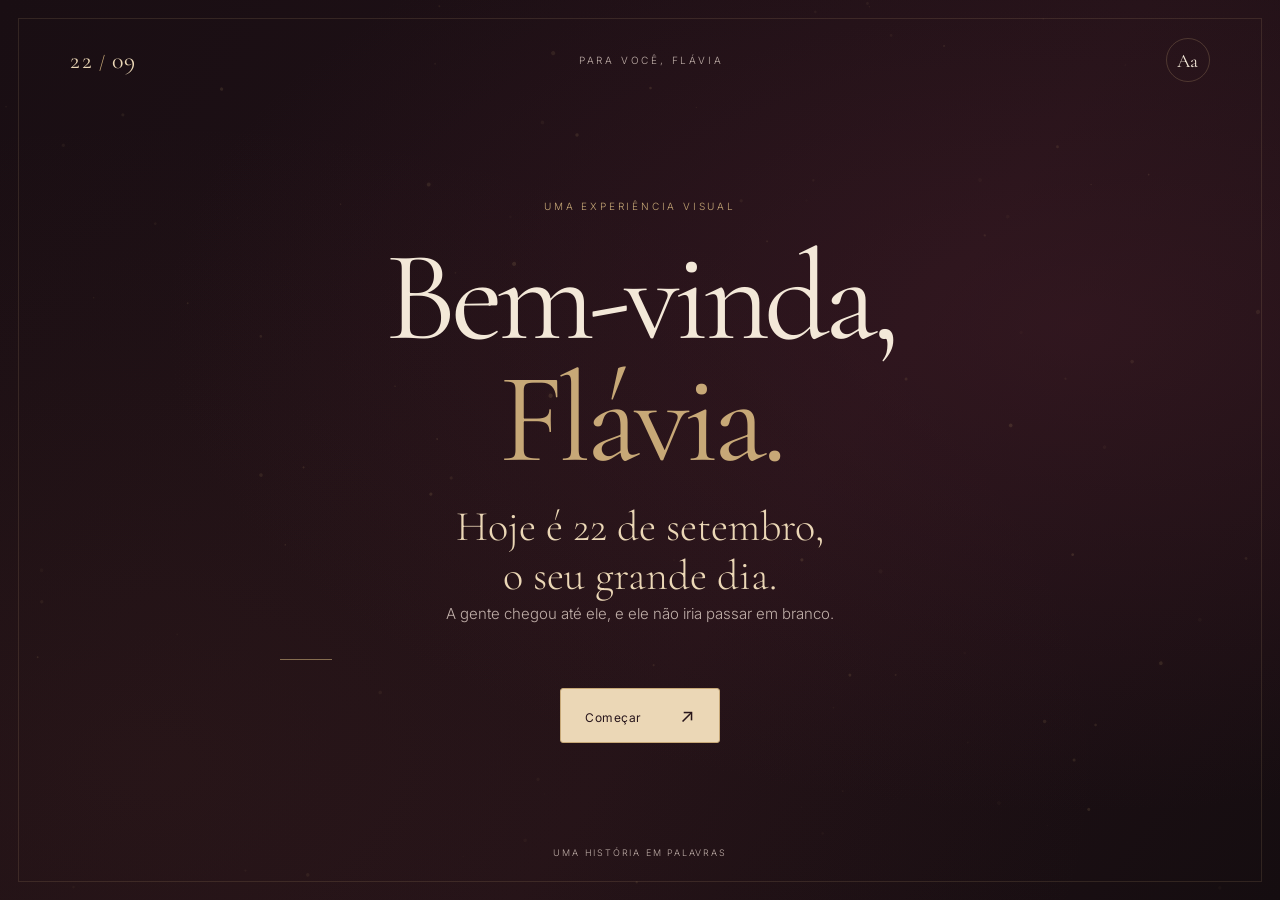
==== index.html @ 8b4209f8 "Criar experiência premium de aniversário" ====
<!DOCTYPE html>
<html lang="pt-BR">
<head>
<meta charset="utf-8" />
<meta name="viewport" content="width=device-width, initial-scale=1, viewport-fit=cover" />
<meta name="theme-color" content="#190e13" />
<meta name="robots" content="noindex, nofollow, noarchive" />
<meta name="description" content="22 de setembro." />
<title>22 de setembro</title>
<link rel="preconnect" href="https://fonts.googleapis.com" />
<link rel="preconnect" href="https://fonts.gstatic.com" crossorigin />
<link rel="stylesheet" href="https://fonts.googleapis.com/css2?family=Cormorant+Garamond:ital,wght@0,300;0,400;0,500;1,300&family=Inter:wght@300;400&display=swap" />
<link rel="stylesheet" href="styles.css" />
<link rel="stylesheet" href="premium.css" />
</head>
<body>

<canvas id="poeira" aria-hidden="true"></canvas>
<div class="veu" aria-hidden="true"></div>
<div class="brilho" id="brilho" aria-hidden="true"></div>

<div class="moldura" aria-hidden="true"></div>
<header class="cabecalho">
  <a class="marca" href="#" aria-label="22 de setembro">22<span> / </span>09</a>
  <span class="edicao">PARA VOCÊ, FLÁVIA</span>
  <button id="tamanho-texto" class="controle-texto" type="button" aria-label="Aumentar texto" aria-pressed="false">Aa</button>
</header>

<section id="capa" class="capa" aria-labelledby="titulo-capa">
  <div class="capa-conteudo">
    <p class="sobretitulo">UMA EXPERIÊNCIA VISUAL</p>
    <h1 id="titulo-capa">Bem-vinda,<br><span>Flávia.</span></h1>
    <p class="capa-subtitulo">Hoje é 22 de setembro,<br>o seu grande dia.</p>
    <p class="capa-convite">A gente chegou até ele, e ele não iria passar em branco.</p>
    <span class="regua" aria-hidden="true"></span>
    <button id="abrir-carta" class="abrir-carta" type="button">Começar <span aria-hidden="true">↗</span></button>
  </div>
  <div class="capa-arte" aria-hidden="true"><div class="arco"><img src="flor.svg" alt=""><span>para as suas<br><em>primaveras.</em></span></div></div>
  <div class="capa-rodape"><span>UMA HISTÓRIA EM PALAVRAS</span></div>
</section>

<section id="trilha-intro" class="trilha-intro" hidden aria-labelledby="titulo-trilha">
  <div class="trilha-cartao">
    <p class="sobretitulo">UMA EXPERIÊNCIA PARA SER SENTIDA</p>
    <span class="onda-dourada" aria-hidden="true">∿</span>
    <h2 id="titulo-trilha">Teremos<br><em>trilha sonora.</em></h2>
    <p>Aumente o som para que a experiência seja completa.</p>
    <button id="comecar-com-som" class="abrir-carta" type="button">Continuar <span aria-hidden="true">↗</span></button>
    <small>Aumente o som e entre devagar.</small>
  </div>
</section>

<section id="leitura" hidden>
  <div class="capitulo-barra"><span id="capitulo-titulo"></span><span id="capitulo-numero"></span></div>
  <main id="palco" class="palco" tabindex="-1" aria-label="Mensagem para Flávia"></main>
  <footer class="leitura-rodape">
    <div class="andamento"><span id="leitura-status" role="status">Uma palavra de cada vez.</span><progress id="progresso" max="100" value="0" aria-label="Progresso da mensagem"></progress></div>
    <button id="continuar" type="button" disabled>Leia com calma</button>
  </footer>
</section>

<aside id="player" class="player" aria-label="Trilha sonora" hidden>
  <div class="faixa"><span id="faixa-nome">Aliança · Tribalistas</span></div>
  <label class="volume">Volume <input id="volume" type="range" min="0" max="100" value="42" aria-label="Volume da música"></label>

<button id="som" class="som" type="button" aria-label="Som" hidden>
  <svg viewBox="0 0 24 24" aria-hidden="true">
    <path class="onda" d="M4 9v6h3.5L12 19V5L7.5 9H4z"/>
    <path class="arco a1" d="M15.5 9.2a4 4 0 0 1 0 5.6"/>
    <path class="arco a2" d="M18 6.8a7.4 7.4 0 0 1 0 10.4"/>
    <line class="risco" x1="5" y1="19" x2="19" y2="5"/>
  </svg>
</button>
</aside>

<div id="dica" class="dica" aria-hidden="true"><span></span></div>

<script src="premium.js"></script>
<script src="app.js"></script>
</body>
</html>
---- styles.css ----
:root{
  --ouro:#e0bd7d;
  --ouro-claro:#f7e9c6;
  --tinta:#f2ede4;
  --tinta-fraca:rgba(242,237,228,.58);
  --serif:'Cormorant Garamond',Georgia,'Times New Roman',serif;
  --sans:'Inter',system-ui,-apple-system,'Segoe UI',sans-serif;
}

*,*::before,*::after{box-sizing:border-box}

html,body{height:100%;margin:0}
html{-webkit-text-size-adjust:100%;text-size-adjust:100%}

body{
  background:#04030a;
  color:var(--tinta);
  font-family:var(--sans);
  font-weight:300;
  overflow:hidden;
  overscroll-behavior:none;
  -webkit-font-smoothing:antialiased;
  -moz-osx-font-smoothing:grayscale;
  -webkit-tap-highlight-color:transparent;
  touch-action:manipulation;
}

/* ---------- camadas de fundo ---------- */

#poeira{
  position:fixed;
  inset:0;
  width:100%;
  height:100%;
  z-index:0;
  pointer-events:none;
}

.veu{
  position:fixed;
  inset:0;
  z-index:1;
  pointer-events:none;
  background:
    radial-gradient(115% 80% at 50% 8%, rgba(224,189,125,.075), transparent 58%),
    radial-gradient(95% 70% at 50% 108%, rgba(96,66,150,.13), transparent 62%),
    linear-gradient(180deg,#0a0714 0%,#05040a 52%,#020105 100%);
}

.brilho{
  position:fixed;
  inset:0;
  z-index:3;
  pointer-events:none;
  background:#000;
  opacity:0;
  transition:opacity 1.4s ease;
}

.brilho.on{opacity:1}

/* ---------- palco ---------- */

.palco{
  position:relative;
  z-index:2;
  height:100vh;
  height:100dvh;
  display:flex;
  flex-direction:column;
  overflow-y:auto;
  overscroll-behavior:contain;
  padding:
    max(clamp(22px,6vw,56px), env(safe-area-inset-top))
    max(clamp(20px,6vw,64px), env(safe-area-inset-right))
    max(clamp(56px,13vw,84px), calc(env(safe-area-inset-bottom) + 46px))
    max(clamp(20px,6vw,64px), env(safe-area-inset-left));
  text-align:center;
  cursor:pointer;
  user-select:none;
  scrollbar-width:none;
}
.palco::-webkit-scrollbar{display:none}

.cena{
  display:flex;
  flex-direction:column;
  align-items:center;
  justify-content:center;
  gap:clamp(9px,2.6vw,18px);
  margin:auto;
  width:100%;
  transition:opacity .85s ease, transform .85s ease, filter .85s ease;
}

.cena.sai{
  opacity:0;
  transform:scale(1.035);
  filter:blur(16px);
  pointer-events:none;
}

/* ---------- linhas ---------- */

.linha{
  font-family:var(--serif);
  font-size:clamp(1.24rem,min(6.1vw,3.6vh),2rem);
  font-weight:300;
  line-height:1.32;
  letter-spacing:.005em;
  max-width:30ch;
  margin:0;
  color:var(--tinta);
  opacity:0;
  filter:blur(11px);
  transform:translateY(15px);
  transition:opacity 1.15s ease, filter 1.15s ease, transform 1.15s cubic-bezier(.22,.61,.36,1);
  will-change:opacity,filter,transform;
}

.linha.vis{opacity:1;filter:blur(0);transform:none}

.linha.nome{
  font-size:clamp(2rem,min(9.6vw,4.8vh),3.4rem);
  font-weight:400;
  color:var(--ouro-claro);
  letter-spacing:.005em;
  max-width:18ch;
}

.linha.suave{
  font-size:clamp(1.02rem,min(4.4vw,2.6vh),1.42rem);
  color:var(--tinta-fraca);
  max-width:34ch;
}

.linha.forte{
  font-weight:500;
  color:var(--ouro-claro);
}

.linha.apelido{
  font-size:clamp(1.7rem,min(7vw,4.2vh),2.6rem);
  font-style:italic;
  font-weight:400;
  color:var(--ouro-claro);
  max-width:none;
  text-shadow:0 0 34px rgba(224,189,125,.4);
}

.linha.emoji{
  font-family:var(--sans);
  font-size:clamp(1.9rem,min(7.6vw,4.4vh),2.7rem);
  line-height:1;
  max-width:none;
  filter:blur(11px) drop-shadow(0 0 20px rgba(224,189,125,.55));
}
.linha.emoji.vis{
  filter:blur(0) drop-shadow(0 0 20px rgba(224,189,125,.55));
}

.linha.aviso{
  font-size:clamp(1rem,min(4.2vw,2.4vh),1.18rem);
  color:var(--ouro);
  max-width:30ch;
  padding:clamp(11px,3vw,16px) clamp(14px,4.2vw,22px);
  line-height:1.28;
  border:1px solid rgba(224,189,125,.28);
  border-radius:2px;
}

.linha.pequena{
  font-family:var(--sans);
  font-size:clamp(.7rem,2.9vw,.82rem);
  letter-spacing:.26em;
  text-transform:uppercase;
  color:rgba(224,189,125,.75);
  max-width:none;
}

/* ---------- contador e botão ---------- */

.contador{
  font-family:var(--sans);
  font-size:clamp(.76rem,3.3vw,.86rem);
  letter-spacing:.24em;
  text-transform:uppercase;
  color:rgba(224,189,125,.82);
  opacity:0;
  transition:opacity 1s ease .35s;
}
.contador.vis{opacity:1}

.botao{
  margin-top:clamp(4px,1.6vw,12px);
  background:transparent;
  border:1px solid rgba(224,189,125,.42);
  color:var(--ouro-claro);
  font-family:var(--sans);
  font-size:.84rem;
  font-weight:400;
  letter-spacing:.3em;
  text-transform:uppercase;
  padding:15px 34px 14px 38px;
  border-radius:999px;
  cursor:pointer;
  opacity:0;
  transition:opacity 1s ease, background .5s ease, border-color .5s ease, transform .5s ease;
}
.botao.vis{opacity:1}
.botao:hover,.botao:focus-visible{background:rgba(224,189,125,.09);border-color:var(--ouro);outline:none}
.botao:active{transform:scale(.97)}

/* ---------- versos com acróstico ---------- */

.versos{
  display:flex;
  flex-direction:column;
  gap:clamp(12px,3.6vw,20px);
  width:100%;
  max-width:44ch;
}

.verso{
  display:flex;
  align-items:baseline;
  gap:.1em;
  margin:0;
  font-family:var(--serif);
  font-size:clamp(1.02rem,4.9vw,1.42rem);
  line-height:1.38;
  text-align:left;
  opacity:0;
  filter:blur(9px);
  transform:translateY(11px);
  transition:opacity 1.05s ease, filter 1.05s ease, transform 1.05s cubic-bezier(.22,.61,.36,1);
}
.verso.vis{opacity:1;filter:blur(0);transform:none}

.verso .letra{
  flex:0 0 1.15em;
  font-size:1.42em;
  font-weight:500;
  color:var(--ouro);
  line-height:1;
  transition:color .7s ease, text-shadow .7s ease;
}
.verso .letra.acesa{
  color:#fffdf6;
  text-shadow:0 0 26px rgba(224,189,125,.95);
}

/* ---------- assinatura escondida no texto ---------- */

.texto{
  display:flex;
  flex-wrap:wrap;
  justify-content:center;
  gap:.3em .46em;
  max-width:32ch;
  margin:0;
  font-family:var(--serif);
  font-size:clamp(.98rem,min(4.4vw,2.6vh),1.32rem);
  line-height:1.45;
}

.palavra{
  opacity:0;
  filter:blur(8px);
  transition:opacity .9s ease, filter .9s ease, color .9s ease, text-shadow .9s ease;
}
.palavra.vis{opacity:1;filter:blur(0)}
.palavra.acesa{
  color:var(--ouro-claro);
  text-shadow:0 0 22px rgba(224,189,125,.65);
}

.assinatura{
  font-family:var(--serif);
  font-size:clamp(1.02rem,min(4.8vw,2.9vh),1.6rem);
  font-weight:400;
  letter-spacing:.34em;
  padding-left:.34em;
  color:var(--ouro-claro);
  text-shadow:0 0 30px rgba(224,189,125,.5);
  opacity:0;
  transition:opacity 1.6s ease;
  max-width:100%;
}
.assinatura.vis{opacity:1}

/* ---------- destruição ---------- */

.midia{
  display:block;
  width:auto;
  max-width:min(100%,340px);
  max-height:52vh;
  border-radius:3px;
  background:#0b0910;
  opacity:0;
  transform:translateY(14px) scale(.985);
  filter:blur(12px);
  transition:opacity 1.5s ease, transform 1.5s ease, filter 1.5s ease;
  box-shadow:0 22px 55px rgba(0,0,0,.65), 0 0 0 1px rgba(224,189,125,.15);
}
.midia.vis{opacity:1;transform:none;filter:blur(0)}

.midia.retrato-fabio{
  width:180px;
  height:auto;
  max-width:100%;
  max-height:none;
  object-fit:contain;
}

/* recorte de jornal */
.recorte{
  width:min(100%,336px);
  padding:15px 16px 14px;
  background:#e9e3d4;
  color:#241f1a;
  text-align:left;
  border-radius:2px;
  box-shadow:0 22px 46px rgba(0,0,0,.66), 0 0 0 1px rgba(0,0,0,.25);
  opacity:0;
  transform:translateY(16px) scale(.98) rotate(-1.1deg);
  filter:blur(12px);
  transition:opacity 1.5s ease, transform 1.5s ease, filter 1.5s ease;
}
.recorte.vis{
  opacity:1;
  transform:rotate(-1.1deg);
  filter:blur(0);
}
.recorteCab{
  margin:0 0 7px;
  font-family:var(--sans);
  font-size:9px;
  font-weight:400;
  letter-spacing:.2em;
  text-transform:uppercase;
  color:#8a7a5f;
}
.recorteTitulo{
  margin:0;
  font-family:var(--serif);
  font-size:clamp(1.02rem,4.4vw,1.24rem);
  font-weight:500;
  line-height:1.26;
  color:#17120e;
}
.recorteRegua{
  height:1px;
  margin:9px 0;
  background:rgba(36,31,26,.24);
}
.recorteTexto{
  margin:0;
  font-family:var(--serif);
  font-size:clamp(.85rem,3.5vw,.99rem);
  line-height:1.4;
  color:#3a3229;
}

.zap{
  display:flex;
  flex-direction:column;
  align-items:center;
  gap:7px;
  padding:9px;
  max-width:min(100%,286px);
  background:#1f2c33;
  border-radius:9px 9px 9px 2px;
  box-shadow:0 16px 38px rgba(0,0,0,.6);
  opacity:0;
  transform:translateY(14px) scale(.985);
  filter:blur(12px);
  transition:opacity 1.5s ease, transform 1.5s ease, filter 1.5s ease;
}
.zap.vis{opacity:1;transform:none;filter:blur(0)}

.zapCapa{
  display:flex;
  flex-direction:column;
  align-items:center;
  justify-content:center;
  gap:9px;
  width:236px;
  height:236px;
  max-width:100%;
  border-radius:6px;
  background:#0b141a;
  transition:opacity .45s ease;
}
.zap.aberto .zapCapa{display:none}

.zapIcone{
  width:42px;
  height:42px;
  display:grid;
  place-items:center;
  border:1.6px solid #00a884;
  border-radius:50%;
  color:#00a884;
  font-family:var(--sans);
  font-size:19px;
  font-weight:500;
  line-height:1;
}
.zapTitulo{
  margin:0;
  font-family:var(--sans);
  font-size:13.5px;
  font-style:italic;
  font-weight:400;
  color:#8696a0;
  text-align:center;
  max-width:22ch;
}
.zapDica{
  margin:0;
  font-family:var(--sans);
  font-size:12px;
  letter-spacing:.04em;
  color:#00a884;
}

.zapVideo{
  display:none;
  max-height:44vh;
  border-radius:6px;
  opacity:0;
  transform:none;
  filter:none;
  transition:opacity .5s ease;
}
.zap.aberto .zapVideo{display:block;opacity:1}

.zapStatus{
  margin:0;
  font-family:var(--sans);
  font-size:11px;
  letter-spacing:.06em;
  color:#8696a0;
  opacity:0;
  transition:opacity .8s ease;
}
.zap.viu .zapStatus{opacity:1}

.queima .linha,
.queima .verso,
.queima .palavra,
.queima .assinatura,
.queima .contador,
.queima .midia,
.queima .recorte,
.queima .zap{
  opacity:0 !important;
  filter:blur(22px) !important;
  transform:translateY(-30px) scale(1.06) !important;
  transition:opacity 1.5s ease, filter 1.5s ease, transform 1.5s ease !important;
}

/* ---------- som ---------- */

.som{
  position:fixed;
  z-index:5;
  right:max(16px,env(safe-area-inset-right));
  bottom:max(16px,env(safe-area-inset-bottom));
  width:46px;
  height:46px;
  display:grid;
  place-items:center;
  background:transparent;
  border:1px solid rgba(224,189,125,.2);
  border-radius:50%;
  cursor:pointer;
  opacity:.4;
  transition:opacity .4s ease,border-color .4s ease;
}
.som:hover,.som:focus-visible{opacity:.9;border-color:rgba(224,189,125,.5);outline:none}
@media (hover:none){
  .som{opacity:.55}
}
.som svg{width:19px;height:19px;fill:var(--ouro);stroke:var(--ouro);stroke-width:1.6;stroke-linecap:round;fill-rule:evenodd}
.som .arco,.som .risco{fill:none}
.som .risco{opacity:0;transition:opacity .3s ease}
.som.mudo .risco{opacity:1}
.som.mudo .arco{opacity:.18}

/* ---------- dica de toque ---------- */

.dica{
  position:fixed;
  z-index:4;
  left:50%;
  transform:translateX(-50%);
  bottom:max(26px,calc(env(safe-area-inset-bottom) + 18px));
  opacity:0;
  transition:opacity .9s ease;
  pointer-events:none;
}
.dica.on{opacity:1}
.dica span{
  display:block;
  width:6px;
  height:6px;
  border-radius:50%;
  background:rgba(224,189,125,.85);
  animation:pulsa 2.4s ease-in-out infinite;
}
@keyframes pulsa{
  0%,100%{opacity:.18;transform:scale(.8)}
  50%{opacity:.9;transform:scale(1.15)}
}

/* ---------- acessibilidade ---------- */

/* Telas largas: a medida do texto abre, senão as frases quebram demais
   e cinco parágrafos viram uma coluna mais alta que a janela. */
@media (min-width:720px){
  .linha{max-width:42ch}
  .linha.suave{max-width:46ch}
  .linha.aviso{max-width:38ch}
  .linha.nome{max-width:22ch}
  .texto{max-width:44ch}
  .versos{max-width:56ch}
}

@media (prefers-reduced-motion:reduce){
  .linha,.verso,.palavra,.assinatura{
    transition-duration:.5s;
    filter:none !important;
    transform:none !important;
  }
  .dica span{animation:none;opacity:.6}
}

/* Telas baixas: iPhone deitado, ou janela pequena no desktop. */
/* Notebooks com janela curta: a mídia encolhe para o texto nunca ser cortado. */
@media (min-height:521px) and (max-height:820px){
  .midia{max-height:42vh}
  .zapVideo{max-height:36vh}
}

@media (max-height:520px){
  .palco{
    padding-top:max(16px,env(safe-area-inset-top));
    padding-bottom:max(30px,calc(env(safe-area-inset-bottom) + 22px));
  }
  .cena{gap:clamp(6px,1.6vh,12px)}
  .linha{font-size:clamp(1rem,3.4vh,1.5rem)}
  .linha.nome{font-size:clamp(1.4rem,6vh,2.3rem)}
  .linha.suave{font-size:clamp(.86rem,2.6vh,1.1rem)}
  .linha.aviso{font-size:clamp(.82rem,2.5vh,1.05rem);padding:8px 14px}
  .verso{font-size:clamp(.84rem,2.7vh,1.1rem);margin:0}
  .versos{gap:clamp(5px,1.5vh,10px)}
  .texto{font-size:clamp(.8rem,2.6vh,1.05rem);gap:.16em .34em}
  .assinatura{font-size:clamp(.86rem,2.9vh,1.15rem);letter-spacing:.22em;padding-left:.22em}
  .contador{font-size:.7rem}
  .botao{margin-top:4px;padding:10px 26px 9px 30px;font-size:.74rem}
  .midia{max-height:40vh}
  .recorte{padding:11px 13px 10px}
  .recorteCab{font-size:8px;letter-spacing:.16em}
  .zapVideo{max-height:34vh}
  .zapCapa{width:180px;height:180px}
}
---- premium.css ----
/* Carta cinematográfica. Camada visual sobre os componentes da narrativa. */
:root{--ouro:#c7a877;--ouro-claro:#ebd7b6;--tinta:#f3e8d8;--tinta-fraca:#c0afa9;--fundo:#190e13}
[hidden]{display:none!important}
body{background:var(--fundo)}
.veu{background:radial-gradient(ellipse at 84% 36%,#54233155,transparent 60%),radial-gradient(ellipse at 12% 85%,#81463118,transparent 60%),linear-gradient(125deg,#190e13,#211117 60%,#150d10)}
#poeira{opacity:.38;z-index:2}
.moldura{position:fixed;inset:18px;border:1px solid #c7a87726;z-index:2;pointer-events:none}
.cabecalho{position:fixed;top:max(38px,env(safe-area-inset-top));left:5.5%;right:5.5%;z-index:6;display:flex;align-items:center;justify-content:space-between;height:44px}
.marca{color:var(--ouro-claro);text-decoration:none;font:24px var(--serif);letter-spacing:.06em;pointer-events:none}
.marca span{color:var(--ouro);font-size:18px}
.edicao{font-size:10px;letter-spacing:.28em;color:var(--tinta-fraca)}
.controle-texto{border:1px solid #c7a87740;border-radius:50%;background:transparent;color:var(--tinta);width:44px;height:44px;font:19px var(--serif);cursor:pointer}
button:focus-visible,a:focus-visible,input:focus-visible{outline:2px solid var(--ouro-claro)!important;outline-offset:5px}
.capa{position:relative;z-index:3;min-height:100dvh;height:100dvh;overflow-y:auto;display:grid;grid-template-columns:1.2fr 1fr;align-items:center;gap:40px;padding:130px max(8vw,32px) 110px}
.capa-conteudo{width:100%;max-width:650px;margin:0 auto}
.sobretitulo{color:var(--ouro);font-size:10px;letter-spacing:.28em;line-height:1.8;margin:0 0 22px}
.capa h1{font:400 clamp(80px,10vw,148px)/.95 var(--serif);letter-spacing:-.045em;margin:0 0 22px}.capa h1 span{color:var(--ouro)}
.capa-subtitulo{font:300 clamp(27px,3.1vw,43px)/1.16 var(--serif);margin:0;color:var(--ouro-claro)}
.regua{display:block;width:52px;height:1px;background:var(--ouro);opacity:.6;margin:28px 0}
.capa-convite{font:300 14px/1.9 var(--sans);color:var(--tinta-fraca);margin:0 0 30px}
.abrir-carta,#continuar{border:1px solid var(--ouro);background:var(--ouro-claro);color:#27151b;border-radius:3px;min-height:52px;padding:15px 24px;font:400 12px var(--sans);letter-spacing:.045em;cursor:pointer;transition:background .2s,transform .2s}
.abrir-carta span{margin-left:35px;font-size:19px}.abrir-carta:hover,#continuar:not(:disabled):hover{background:#f7e9d3;transform:translateY(-2px)}
.capa-nota{font-size:11px;line-height:1.7;color:var(--tinta-fraca);margin:18px 0 0;max-width:34ch}
.capa-arte{display:flex;justify-content:center}.arco{width:min(100%,350px);aspect-ratio: .69;border:1px solid #c7a87740;border-radius:180px 180px 4px 4px;display:flex;flex-direction:column;align-items:center;justify-content:center;position:relative;background:radial-gradient(ellipse at center,#c7a87709,transparent 70%)}
.arco:before{content:'';position:absolute;inset:12px;border:1px solid #c7a8771f;border-radius:inherit}.arco img{width:67%;height:auto;opacity:.85}.arco span{text-align:center;font:24px/1.2 var(--serif);color:var(--ouro-claro);margin:0 0 36px}.arco em{font-size:32px}
.capa-rodape{position:absolute;bottom:43px;left:8%;right:8%;display:flex;justify-content:space-between;gap:16px;color:var(--tinta-fraca);font-size:9px;letter-spacing:.2em}
.capitulo-barra{position:fixed;z-index:3;top:110px;left:50%;transform:translateX(-50%);width:min(680px,80%);display:flex;justify-content:space-between;color:var(--ouro);font-size:10px;letter-spacing:.18em;text-transform:uppercase;border-bottom:1px solid #c7a8772b;padding-bottom:16px}
.palco{height:100dvh;padding:160px max(24px,6vw) 178px;cursor:default;user-select:text;scroll-padding:160px 0 178px}
.cena{max-width:760px;gap:22px}.linha{font-size:clamp(23px,2.1vw,30px);line-height:1.5;font-weight:400;max-width:42ch;filter:none;transform:translateY(8px);transition:opacity .7s,transform .7s}
.linha.nome{font-size:clamp(42px,5vw,68px);line-height:1.12;letter-spacing:-.025em}.linha.suave{font-size:clamp(19px,1.7vw,24px);line-height:1.55}.linha.forte{font-weight:500}
.linha.aviso{font-size:20px;line-height:1.5;border-color:#c7a87738;background:#c7a87708;padding:16px 24px;max-width:42ch}.linha.pequena,.contador{font-size:11px;line-height:1.7;letter-spacing:.16em}
.cena.sai{transform:translateY(-10px);filter:none}.cena .botao{display:none}
.leitura-rodape{position:fixed;z-index:5;bottom:92px;left:50%;transform:translateX(-50%);display:flex;align-items:center;justify-content:space-between;gap:24px;width:min(680px,80%);background:linear-gradient(0deg,#190e1af2,#190e1aee);padding:14px 0}
.andamento{flex:1;max-width:290px;font-size:11px;color:var(--tinta-fraca)}
progress{appearance:none;display:block;width:100%;height:2px;border:none;background:#c7a87726;margin-top:12px}progress::-webkit-progress-bar{background:#c7a87726}progress::-webkit-progress-value{background:var(--ouro)}progress::-moz-progress-bar{background:var(--ouro)}
#continuar{min-width:155px;min-height:46px;padding:12px 18px}#continuar:disabled{background:transparent;border-color:#c7a87735;color:var(--tinta-fraca);cursor:default}
.player{display:none!important}
.faixa{display:flex;flex-direction:column;gap:5px}.faixa-legenda{font-size:8px;letter-spacing:.2em;color:var(--ouro)}#faixa-nome{font-size:11px;color:var(--tinta-fraca)}
.volume{margin-left:auto;display:flex;align-items:center;gap:12px;font-size:10px;color:var(--tinta-fraca)}.volume input{width:85px;accent-color:var(--ouro);min-height:44px;cursor:pointer}
.som{position:static;opacity:1;flex-shrink:0;width:44px;height:44px;background:#c7a87708;border-color:#c7a87740}.dica{display:none}
.midia{border-radius:2px;padding:7px;background:#e8d9c7;box-shadow:0 14px 44px #0005;max-height:40vh;object-fit:contain}.midia.retrato-fabio{width:176px;max-height:none;transform:rotate(-2deg)}.midia.retrato-fabio.vis{transform:rotate(-2deg)}
.recorte{width:min(100%,390px);padding:24px;box-shadow:0 18px 40px #0005}.recorteTexto{font-size:16px;line-height:1.5}.recorteTitulo{font-size:25px}.recorteCab{font-size:10px;color:#65553e}
.zap{background:#301d24;border:1px solid #c7a87740;border-radius:5px;padding:12px}.zapCapa{background:#211318;border:0;cursor:pointer;color:var(--ouro-claro);font:20px var(--serif)}.zapIcone{color:var(--ouro);border-color:var(--ouro)}.zapTitulo,.zapStatus{color:var(--tinta-fraca)}.zapDica{color:var(--ouro-claro)}.zapVideo{padding:0;background:#211318}
.texto-grande .linha{font-size:clamp(27px,2.5vw,36px)}.texto-grande .linha.nome{font-size:clamp(46px,5vw,72px)}.texto-grande .linha.suave{font-size:25px}.texto-grande .linha.aviso{font-size:24px}
.flor-final{width:100px;height:130px;margin:0 auto 12px;animation:florescer 2s ease both}@keyframes florescer{from{opacity:0;transform:translateY(12px) scale(.95)}to{opacity:1;transform:none}}
.teste-aviso{position:fixed;z-index:9;top:6px;left:50%;transform:translateX(-50%);font:9px var(--sans);color:var(--ouro);pointer-events:none}
body:has(#capa:not([hidden])){overflow-y:auto}
.capa{height:auto;min-height:100dvh;overflow:visible;padding-bottom:38px;row-gap:48px}
.capa-rodape{position:static;grid-column:1/-1;width:100%;align-self:end}
.capa{display:flex;flex-direction:column;justify-content:center;align-items:center;text-align:center;gap:0;padding:130px 8% 90px}.capa-conteudo{max-width:720px}.capa-arte{display:none}.capa h1{font-size:clamp(76px,10vw,142px)}.capa-subtitulo{font-size:clamp(27px,3.3vw,46px)}.capa-convite{font-size:15px;margin-top:0}.capa-rodape{position:absolute;left:8%;right:8%;bottom:42px;width:auto;justify-content:center}
.trilha-intro{position:relative;z-index:4;min-height:100dvh;height:100dvh;display:grid;place-items:center;padding:110px 8% 60px;background:radial-gradient(ellipse at 50% 42%,#c7a87712,transparent 44%),linear-gradient(135deg,#190e13,#25131a)}
.trilha-cartao{width:min(100%,620px);min-height:430px;border:1px solid #c7a87745;display:flex;flex-direction:column;align-items:center;justify-content:center;text-align:center;padding:54px 36px;position:relative;background:#190e1375;box-shadow:0 30px 90px #0005}
.trilha-cartao:before,.trilha-cartao:after{content:'';position:absolute;width:28px;height:28px;border-color:#c7a8778c}.trilha-cartao:before{top:18px;left:18px;border-top:1px solid;border-left:1px solid}.trilha-cartao:after{bottom:18px;right:18px;border-bottom:1px solid;border-right:1px solid}
.onda-dourada{font:54px/1 var(--serif);color:var(--ouro);opacity:.7;margin:14px 0 10px;transform:rotate(-8deg)}
.trilha-cartao .abrir-carta{position:relative;min-width:210px;background:linear-gradient(135deg,#d9bd8f,#b8925e);border:1px solid #f0d9ad;color:#241318;box-shadow:0 12px 30px #0005,0 0 0 5px #c7a87712;letter-spacing:.08em;overflow:hidden}
.trilha-cartao .abrir-carta:before{content:'';position:absolute;inset:0;background:linear-gradient(105deg,transparent 25%,#fff8 48%,transparent 70%);transform:translateX(-120%);transition:transform .7s ease}
.trilha-cartao .abrir-carta:hover:before,.trilha-cartao .abrir-carta:focus-visible:before{transform:translateX(120%)}
.trilha-cartao .abrir-carta span{display:inline-block;transition:transform .25s ease}.trilha-cartao .abrir-carta:hover span,.trilha-cartao .abrir-carta:focus-visible span{transform:translateX(4px) translateY(-2px)}
.trilha-cartao h2{font:400 clamp(46px,7vw,80px)/.95 var(--serif);letter-spacing:-.035em;color:var(--tinta);margin:0 0 22px}.trilha-cartao h2 em{color:var(--ouro-claro);font-size:.82em}.trilha-cartao p:not(.sobretitulo){font:300 clamp(17px,2vw,22px)/1.45 var(--serif);color:var(--tinta-fraca);max-width:28ch;margin:0 0 30px}.trilha-cartao small{color:var(--tinta-fraca);font:10px var(--sans);margin-top:18px;opacity:.65}
.palco{position:fixed;inset:144px 0 180px;height:auto;margin:0;padding:20px max(24px,6vw) 32px;scroll-padding:20px;scrollbar-width:thin;scrollbar-color:#c7a87755 transparent}
.palco::-webkit-scrollbar{display:block;width:3px}.palco::-webkit-scrollbar-thumb{background:#c7a87755}
.cena{flex-shrink:0}.palco:focus{outline:none}
.palavra-leitura{animation:none}
.linha{text-wrap:balance}
.letra-assinatura{display:inline-block;color:var(--ouro);font-weight:500;transition:color .6s ease,text-shadow .6s ease,transform .6s ease}.letra-assinatura.acesa{color:#fffdf6;text-shadow:0 0 22px rgba(224,189,125,.95);transform:translateY(-1px)}
.palavra.acesa{color:inherit;text-shadow:none}
.assinatura-anuncio{margin-top:18px!important;font-size:clamp(17px,1.8vw,23px)!important;letter-spacing:.03em}
.leitura-rodape{background:transparent}
@media(max-width:700px){
 .moldura{inset:10px}.cabecalho{top:max(23px,env(safe-area-inset-top));left:7%;right:7%}.edicao{font-size:8px;letter-spacing:.16em}.marca{font-size:22px}
 .capa{display:flex;flex-direction:column;justify-content:center;gap:0;padding:100px 9% 75px;min-height:760px;height:100dvh;overflow:visible}.capa-conteudo{text-align:center;z-index:1}.sobretitulo{font-size:9px;letter-spacing:.18em}.capa h1{font-size:96px;margin-bottom:18px}.capa-subtitulo{font-size:31px}.regua{margin:24px auto}.capa-convite{font-size:13px;margin-bottom:24px}.capa-arte{display:none}.capa:before{content:'';position:absolute;right:0;top:95px;width:110px;height:160px;background:url('flor.svg') center/contain no-repeat;opacity:.2;pointer-events:none}.capa-rodape{font-size:8px;bottom:32px;left:9%;right:9%}.capa-rodape span:last-child{display:none}
 .trilha-intro{padding:90px 7% 50px}.trilha-cartao{min-height:470px;padding:42px 22px}.trilha-cartao h2{font-size:56px}.trilha-cartao p:not(.sobretitulo){font-size:20px}.trilha-cartao .abrir-carta{width:100%;max-width:280px}
 .capa{height:auto;min-height:100dvh;gap:38px}.capa-rodape{position:static;justify-content:center;margin-top:6px}.capitulo-barra{top:88px;width:84%;font-size:9px;padding-bottom:12px}.palco{padding:133px 8% 188px}.cena{gap:19px}.linha{font-size:24px;line-height:1.45}.linha.nome{font-size:43px}.linha.suave{font-size:20px}.linha.aviso{font-size:18px;padding:14px 17px}.leitura-rodape{width:84%;gap:14px;bottom:91px}.andamento{font-size:10px}#continuar{min-width:126px;font-size:11px}.player{left:8%;right:8%;gap:12px}.volume{gap:0;font-size:0}.volume input{width:65px}#faixa-nome{font-size:10px;max-width:175px}.faixa-legenda{font-size:7px}.midia{max-height:35vh}.recorte{padding:19px}
}
@media(max-height:600px) and (min-width:701px){.capa{padding:105px 8% 75px;align-items:start}.capa h1{font-size:76px}.capa-subtitulo{font-size:27px}.arco{width:210px}.capa-rodape{display:none}.regua{margin:16px 0}.capa-convite{margin-bottom:18px}}
@media(prefers-reduced-motion:reduce){*,*::before,*::after{animation:none!important;transition:none!important;scroll-behavior:auto!important}#poeira{display:none}.linha,.midia,.recorte,.verso,.palavra{filter:none!important;transform:none!important}}
@media(max-width:700px){.palco{inset:116px 0 178px;height:auto;padding:20px 8% 32px;scroll-padding:20px}}
@media(max-height:500px){.cabecalho{top:16px}.capitulo-barra{top:67px}.palco{inset:94px 0 142px}.leitura-rodape{bottom:66px}.player{bottom:12px;padding-top:6px}.cena{gap:14px}}
@media(max-width:700px) and (min-height:501px){.leitura-rodape{bottom:calc(91px + env(safe-area-inset-bottom))}.palco{bottom:calc(178px + env(safe-area-inset-bottom))}}
.midia{user-select:none;-webkit-user-drag:none}
.foto-unica{position:relative;width:190px;min-height:190px;display:grid;place-items:center;background:#211318;border:1px solid #c7a8774d;box-shadow:0 20px 50px #0006;overflow:hidden}.foto-unica .retrato-fabio{display:none;width:176px;max-height:none}.foto-unica.aberto{background:#e8d9c7;padding:7px}.foto-unica.aberto .retrato-fabio{display:block}.foto-capa{position:absolute;inset:0;z-index:1;border:0;background:radial-gradient(circle at center,#c7a87718,transparent 65%);color:var(--ouro-claro);display:flex;flex-direction:column;align-items:center;justify-content:center;gap:14px;font:16px var(--serif);cursor:pointer}.foto-capa:hover{background:radial-gradient(circle at center,#c7a87730,transparent 68%)}.foto-icone{font-size:28px;color:var(--ouro)}.foto-unica.aberto .foto-capa{display:none}
.foto-unica .retrato-pirenopolis{display:none;width:280px;max-width:100%;max-height:42vh;object-fit:contain}.foto-unica.aberto .retrato-pirenopolis{display:block}
.modo-privado #capa,.modo-privado #leitura,.modo-privado #player{opacity:0!important;filter:blur(28px)!important;pointer-events:none!important}
@media print{html,body{background:#190e13!important}body>*{display:none!important}body:after{content:'Esta mensagem foi feita para ser lida na tela.';display:block;color:#f3e8d8;font:18px Georgia,serif;text-align:center;padding:30vh 10%}}
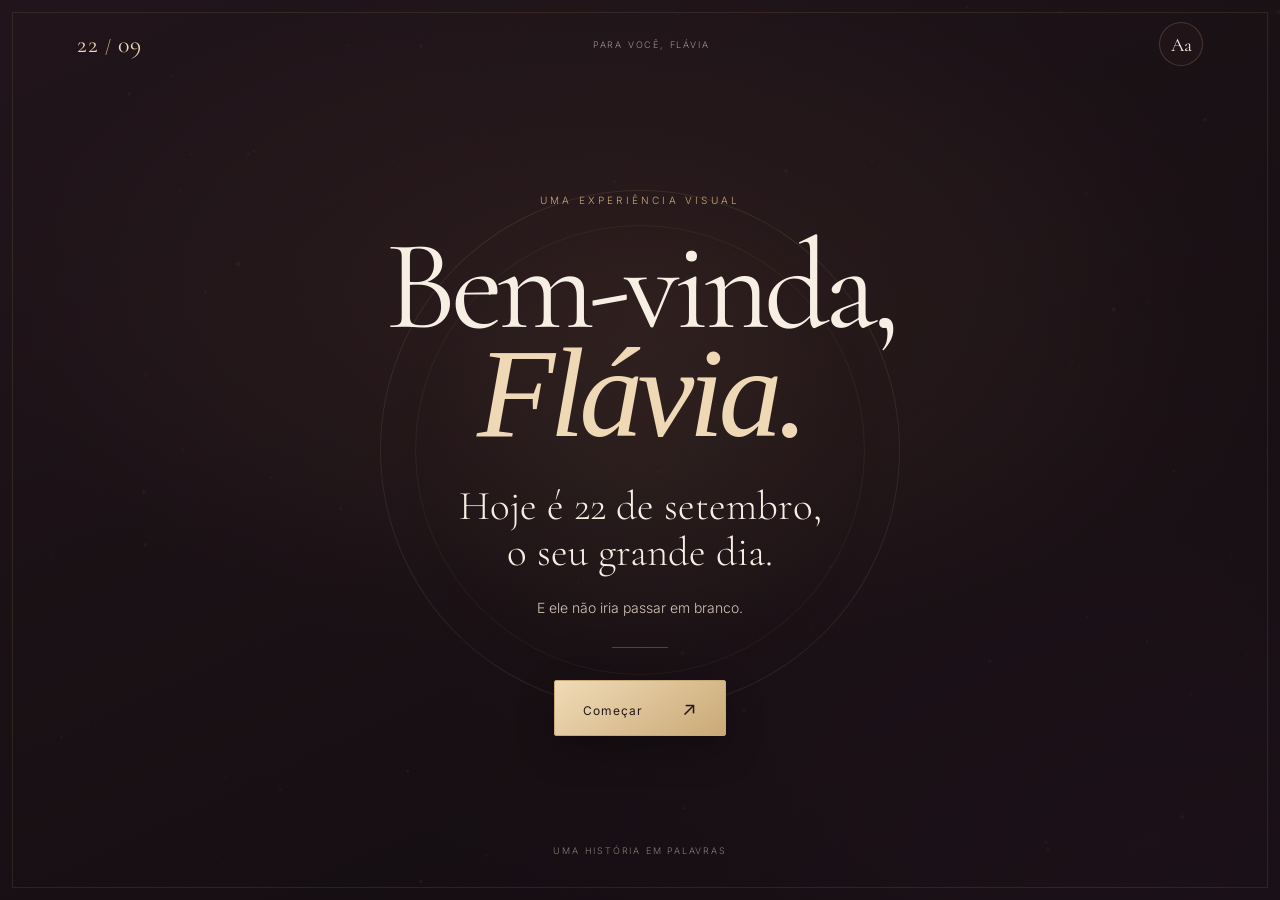
==== commit 3a930177: "Refinar experiência editorial e localidade no painel" ====
--- a/index.html
+++ b/index.html
@@ -31,7 +31,7 @@
     <p class="sobretitulo">UMA EXPERIÊNCIA VISUAL</p>
     <h1 id="titulo-capa">Bem-vinda,<br><span>Flávia.</span></h1>
     <p class="capa-subtitulo">Hoje é 22 de setembro,<br>o seu grande dia.</p>
-    <p class="capa-convite">A gente chegou até ele, e ele não iria passar em branco.</p>
+    <p class="capa-convite">E ele não iria passar em branco.</p>
     <span class="regua" aria-hidden="true"></span>
     <button id="abrir-carta" class="abrir-carta" type="button">Começar <span aria-hidden="true">↗</span></button>
   </div>
--- a/premium.css
+++ b/premium.css
@@ -82,3 +82,79 @@
 .foto-unica .retrato-pirenopolis{display:none;width:280px;max-width:100%;max-height:42vh;object-fit:contain}.foto-unica.aberto .retrato-pirenopolis{display:block}
 .modo-privado #capa,.modo-privado #leitura,.modo-privado #player{opacity:0!important;filter:blur(28px)!important;pointer-events:none!important}
 @media print{html,body{background:#190e13!important}body>*{display:none!important}body:after{content:'Esta mensagem foi feita para ser lida na tela.';display:block;color:#f3e8d8;font:18px Georgia,serif;text-align:center;padding:30vh 10%}}
+
+/* Edição editorial: o texto conduz a cena; os detalhes marcam a passagem. */
+:root{--fundo:#170f13;--tinta:#f7efe4;--tinta-fraca:#d5c5b8;--ouro:#c9a978;--ouro-claro:#efd8b5}
+.veu{background:radial-gradient(ellipse 72% 55% at 50% 35%,#49302962,transparent 72%),radial-gradient(ellipse 75% 80% at 90% 95%,#321b2755,transparent 76%),linear-gradient(155deg,#21151b 0%,#170f13 62%,#100b10 100%)}
+#poeira{opacity:.16}
+.moldura{inset:12px;border-color:#d0ae7b20}
+.cabecalho{top:max(22px,env(safe-area-inset-top));left:max(26px,6vw);right:max(26px,6vw)}
+.edicao{font-size:9px;letter-spacing:.2em;color:#d5c5b8b5}
+.controle-texto{border-color:#d0ae7b39;background:#24171bba}
+.capa{min-height:100dvh;height:auto;padding:clamp(108px,14vh,160px) 8% clamp(80px,11vh,112px);isolation:isolate}
+.capa::before{content:'';position:absolute;z-index:-1;top:50%;left:50%;width:min(72vw,520px);aspect-ratio:1;transform:translate(-50%,-50%);border:1px solid #c9a97820;border-radius:50%;background:radial-gradient(circle,#c9a9780d,transparent 68%);pointer-events:none}
+.capa::after{content:'';position:absolute;z-index:-1;top:50%;left:50%;width:min(63vw,450px);aspect-ratio:1;transform:translate(-50%,-50%);border:1px solid #c9a97813;border-radius:50%;pointer-events:none}
+.capa-conteudo{max-width:620px}
+.capa .sobretitulo{font-size:10px;letter-spacing:.32em;margin-bottom:24px}
+.capa h1{font-size:clamp(76px,10vw,132px);line-height:.84;letter-spacing:-.045em;margin-bottom:33px;text-wrap:balance}
+.capa h1 span{color:var(--ouro-claro);font-style:italic;font-weight:300}
+.capa-subtitulo{font-size:clamp(29px,3.2vw,42px);line-height:1.14;color:var(--tinta)}
+.regua{margin:28px auto 32px;background:#c9a9788c;width:56px}
+.capa-convite{max-width:36ch;margin:20px auto 0;font-size:14px;line-height:1.65;color:var(--tinta-fraca)}
+.abrir-carta{min-height:56px;padding:15px 28px;border-radius:2px;box-shadow:0 14px 36px #0004;background:linear-gradient(145deg,#f0dbb7,#caa976);color:#24171b;letter-spacing:.09em}
+.abrir-carta:active,#continuar:not(:disabled):active{transform:translateY(1px)}
+.capa-rodape{bottom:clamp(28px,5vh,44px);color:#d5c5b899}
+.trilha-intro{background:radial-gradient(ellipse at center,#7b56301b,transparent 55%),#170f13}
+.trilha-cartao{background:#26191dcc;border-color:#c9a97849;box-shadow:0 32px 100px #0004}
+.trilha-cartao p:not(.sobretitulo){color:var(--tinta-fraca)}
+.capitulo-barra{top:clamp(82px,11vh,106px);width:min(620px,calc(100% - 48px));padding-bottom:12px;color:#d2ae7fc9;border-color:#d2ae7f32;font-size:9px;letter-spacing:.16em}
+.palco{inset:clamp(124px,17vh,150px) 0 130px;padding:18px 24px 36px}
+.cena{max-width:640px;gap:clamp(17px,2.5vh,24px)}
+.linha{max-width:39ch;font-size:clamp(24px,2.2vw,31px);line-height:1.42;letter-spacing:.002em;transition:opacity .65s ease,transform .65s cubic-bezier(.2,.65,.2,1)}
+.linha.nome{max-width:20ch;font-size:clamp(43px,5vw,65px);line-height:1.12}
+.linha.suave{font-size:clamp(20px,1.8vw,25px);color:#e2d1c4;max-width:43ch}
+.linha.aviso{background:#c9a9780b;border-color:#c9a97830;padding:17px 22px}
+.leitura-rodape{bottom:max(24px,env(safe-area-inset-bottom));width:min(620px,calc(100% - 48px));padding:20px 0 0;gap:24px;align-items:center;background:none}
+.leitura-rodape::before{content:'';position:absolute;z-index:-1;inset:-30px -24px -20px;background:linear-gradient(0deg,#170f13 32%,#170f13f0 60%,#170f1300);pointer-events:none}
+.andamento{color:#d5c5b8b8;font-size:10px;letter-spacing:.02em}
+progress{margin-top:10px;height:1px}
+#continuar{min-width:154px;min-height:52px;border-radius:2px;background:#dfc59e;border-color:#dfc59e;color:#24171b;font-size:11px;letter-spacing:.06em}
+#continuar:disabled{background:transparent;color:#d5c5b899;border-color:#c9a97836}
+.foto-unica{width:clamp(220px,30vw,310px);min-height:clamp(220px,30vw,310px);border-color:#d6b9826b;box-shadow:0 28px 65px #0008}
+.foto-unica .retrato-fabio{width:100%;max-width:100%;transform:none;object-fit:contain}
+.foto-unica .retrato-fabio.vis{transform:none}
+.foto-unica .retrato-pirenopolis{width:100%;max-height:min(47vh,440px)}
+.foto-unica.aberto{padding:8px;background:#eadfce}
+.foto-capa{font-size:21px;letter-spacing:.01em}
+.recorte{width:min(100%,430px);padding:clamp(22px,4vw,36px);background:#e9ddc8;box-shadow:0 26px 65px #0007;transform:rotate(-1deg)}
+.recorte.vis{transform:rotate(-1deg)}
+.recorteTitulo{font-size:clamp(25px,3vw,31px)}
+.cena:has(.assinatura) .assinatura{color:var(--ouro-claro);font-size:clamp(17px,2.5vw,28px);letter-spacing:.18em}
+.cena:has(.assinatura) .assinatura-anuncio{color:var(--tinta);font-style:italic}
+@media(max-width:700px){
+ .moldura{inset:8px}
+ .cabecalho{top:max(17px,env(safe-area-inset-top));left:7%;right:7%}
+ .edicao{font-size:8px;letter-spacing:.12em}
+ .capa{min-height:100dvh;height:auto;gap:0;padding:108px 9% 70px}
+ .capa::before{top:44%;width:min(86vw,390px);background:radial-gradient(circle,#c9a9780b,transparent 69%)}
+ .capa::after{top:44%;width:min(72vw,330px)}
+ .capa h1{font-size:clamp(65px,17vw,94px);line-height:.87;margin-bottom:27px}
+ .capa-subtitulo{font-size:clamp(29px,8vw,37px)}
+ .capa .sobretitulo{font-size:9px;letter-spacing:.22em}
+ .capa-convite{font-size:14px;line-height:1.55;margin:18px auto 0}
+ .capa-rodape{position:static;margin-top:clamp(38px,9vh,75px)}
+ .trilha-intro{padding:80px 7% 50px}.trilha-cartao{min-height:430px;padding:42px 24px}
+ .capitulo-barra{top:max(77px,calc(env(safe-area-inset-top) + 56px));width:calc(100% - 14%);padding-bottom:10px;font-size:8px}
+ .palco{inset:max(111px,calc(env(safe-area-inset-top) + 89px)) 0 calc(112px + env(safe-area-inset-bottom));padding:16px 8% 24px;scroll-padding:16px}
+ .cena{gap:clamp(15px,2.5vh,21px)}
+ .linha{font-size:clamp(22px,6vw,26px);line-height:1.4;max-width:34ch}
+ .linha.nome{font-size:clamp(40px,11vw,52px)}
+ .linha.suave{font-size:clamp(19px,5.3vw,22px);line-height:1.46}
+ .linha.aviso{font-size:17px;padding:13px 16px}
+ .leitura-rodape{bottom:calc(17px + env(safe-area-inset-bottom));width:86%;gap:14px;padding-top:14px}
+ .andamento{font-size:9px;line-height:1.35}
+ #continuar{min-width:124px;min-height:48px;padding:11px 15px;font-size:10px}
+ .foto-unica{width:min(70vw,280px);min-height:min(70vw,280px)}
+}
+@media(max-height:560px){.capa{padding-top:85px;padding-bottom:32px}.capa-rodape{margin-top:24px}.palco{inset:90px 0 92px;padding-top:10px}.capitulo-barra{top:65px}.leitura-rodape{bottom:calc(8px + env(safe-area-inset-bottom))}.cena{gap:13px}}
+@media(prefers-reduced-motion:reduce){.capa::before,.capa::after{animation:none}.linha{transition:none}.foto-unica,.recorte{transition:none}}
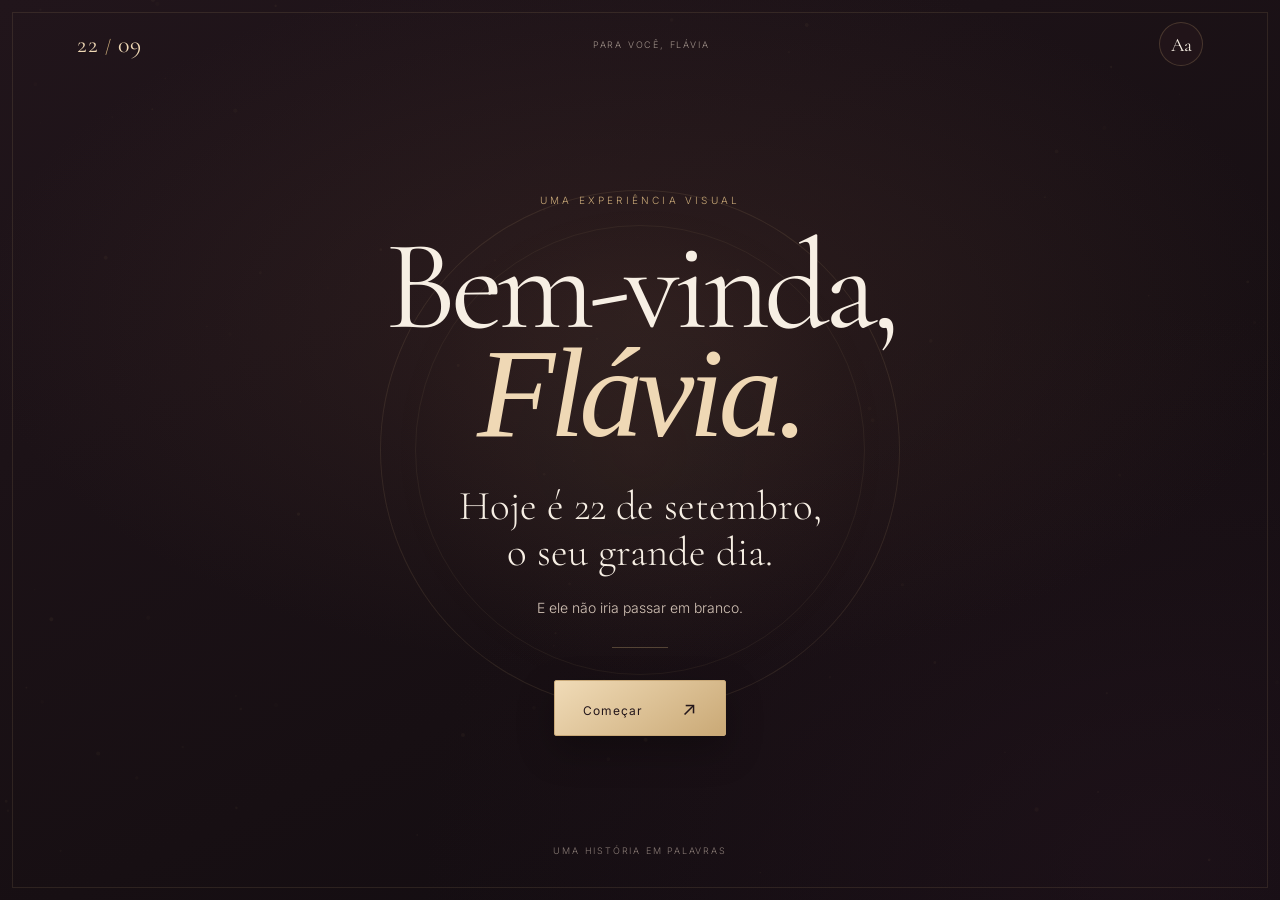
==== commit 70bdc1c5: "Atualizar título da experiência" ====
--- a/index.html
+++ b/index.html
@@ -5,8 +5,8 @@
 <meta name="viewport" content="width=device-width, initial-scale=1, viewport-fit=cover" />
 <meta name="theme-color" content="#190e13" />
 <meta name="robots" content="noindex, nofollow, noarchive" />
-<meta name="description" content="22 de setembro." />
-<title>22 de setembro</title>
+<meta name="description" content="Depois que a gente vai" />
+<title>Depois que a gente vai</title>
 <link rel="preconnect" href="https://fonts.googleapis.com" />
 <link rel="preconnect" href="https://fonts.gstatic.com" crossorigin />
 <link rel="stylesheet" href="https://fonts.googleapis.com/css2?family=Cormorant+Garamond:ital,wght@0,300;0,400;0,500;1,300&family=Inter:wght@300;400&display=swap" />
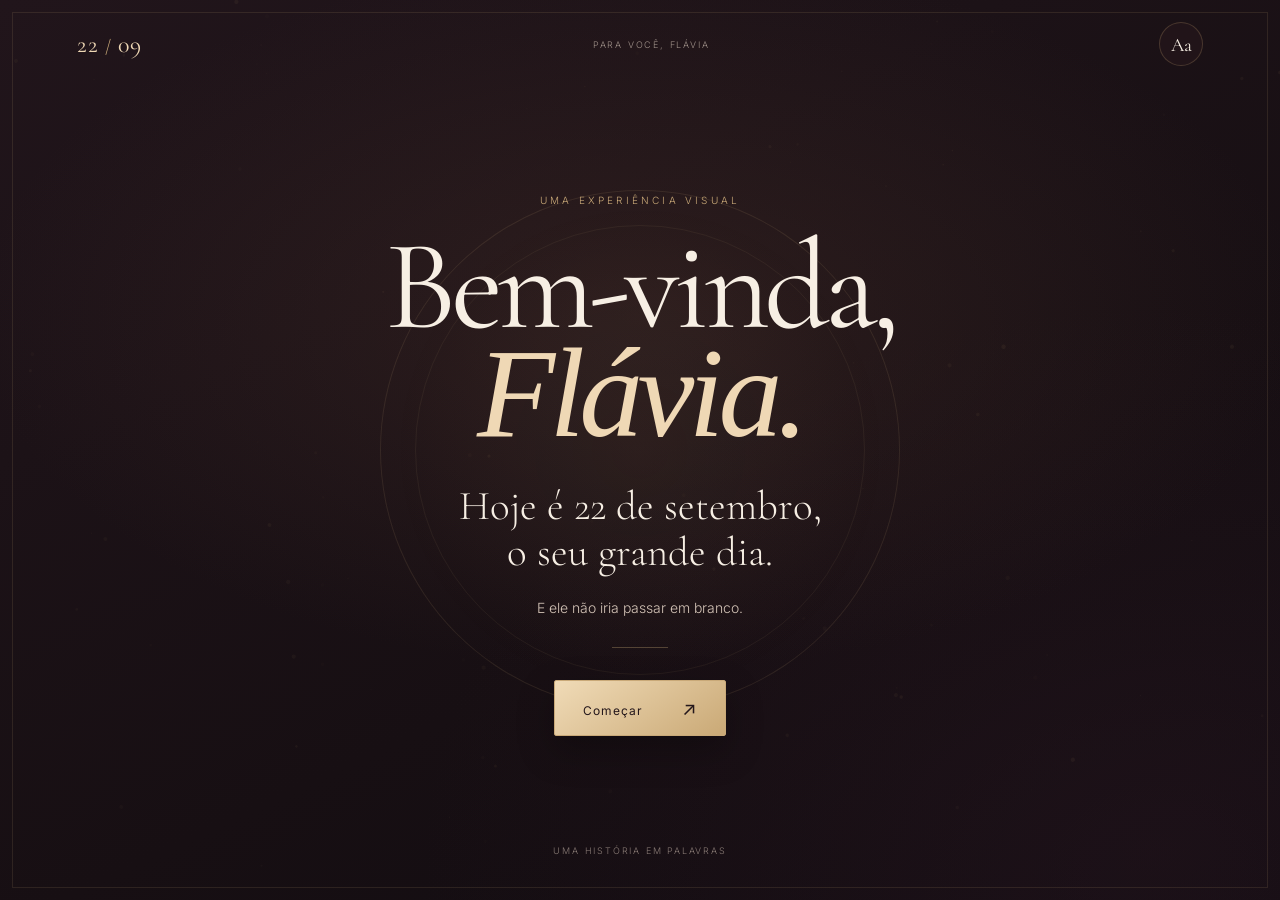
==== commit 7d109b84: "Adiciona controle para voltar slides" ====
--- a/index.html
+++ b/index.html
@@ -54,6 +54,7 @@
   <div class="capitulo-barra"><span id="capitulo-titulo"></span><span id="capitulo-numero"></span></div>
   <main id="palco" class="palco" tabindex="-1" aria-label="Mensagem para Flávia"></main>
   <footer class="leitura-rodape">
+    <button id="voltar" class="voltar" type="button" hidden aria-label="Voltar ao slide anterior"><span aria-hidden="true">←</span><span class="voltar-texto">Voltar</span></button>
     <div class="andamento"><span id="leitura-status" role="status">Uma palavra de cada vez.</span><progress id="progresso" max="100" value="0" aria-label="Progresso da mensagem"></progress></div>
     <button id="continuar" type="button" disabled>Leia com calma</button>
   </footer>
--- a/premium.css
+++ b/premium.css
@@ -107,7 +107,8 @@
 .trilha-intro{background:radial-gradient(ellipse at center,#7b56301b,transparent 55%),#170f13}
 .trilha-cartao{background:#26191dcc;border-color:#c9a97849;box-shadow:0 32px 100px #0004}
 .trilha-cartao p:not(.sobretitulo){color:var(--tinta-fraca)}
-.capitulo-barra{top:clamp(82px,11vh,106px);width:min(620px,calc(100% - 48px));padding-bottom:12px;color:#d2ae7fc9;border-color:#d2ae7f32;font-size:9px;letter-spacing:.16em}
+.capitulo-barra{top:clamp(82px,11vh,106px);width:min(620px,calc(100% - 48px));padding-bottom:12px;color:#d2ae7fc9;border-color:#d2ae7f32;font-size:9px;letter-spacing:.16em;justify-content:flex-start}
+#capitulo-numero{display:none}
 .palco{inset:clamp(124px,17vh,150px) 0 130px;padding:18px 24px 36px}
 .cena{max-width:640px;gap:clamp(17px,2.5vh,24px)}
 .linha{max-width:39ch;font-size:clamp(24px,2.2vw,31px);line-height:1.42;letter-spacing:.002em;transition:opacity .65s ease,transform .65s cubic-bezier(.2,.65,.2,1)}
@@ -116,6 +117,10 @@
 .linha.aviso{background:#c9a9780b;border-color:#c9a97830;padding:17px 22px}
 .leitura-rodape{bottom:max(24px,env(safe-area-inset-bottom));width:min(620px,calc(100% - 48px));padding:20px 0 0;gap:24px;align-items:center;background:none}
 .leitura-rodape::before{content:'';position:absolute;z-index:-1;inset:-30px -24px -20px;background:linear-gradient(0deg,#170f13 32%,#170f13f0 60%,#170f1300);pointer-events:none}
+.leitura-rodape{display:grid;grid-template-columns:auto minmax(0,1fr) auto}
+.voltar{display:inline-flex;align-items:center;gap:8px;min-height:48px;padding:10px 0;border:0;background:transparent;color:#d5c5b8a8;font:400 10px var(--sans);letter-spacing:.08em;cursor:pointer;transition:color .2s ease,transform .2s ease}
+.voltar:hover{color:var(--ouro-claro);transform:translateX(-2px)}
+.voltar span:first-child{font:300 22px/1 var(--serif)}
 .andamento{color:#d5c5b8b8;font-size:10px;letter-spacing:.02em}
 progress{margin-top:10px;height:1px}
 #continuar{min-width:154px;min-height:52px;border-radius:2px;background:#dfc59e;border-color:#dfc59e;color:#24171b;font-size:11px;letter-spacing:.06em}
@@ -152,6 +157,8 @@
  .linha.suave{font-size:clamp(19px,5.3vw,22px);line-height:1.46}
  .linha.aviso{font-size:17px;padding:13px 16px}
  .leitura-rodape{bottom:calc(17px + env(safe-area-inset-bottom));width:86%;gap:14px;padding-top:14px}
+ .voltar{width:32px;min-height:48px;padding:0;justify-content:flex-start;font-size:0}
+ .voltar-texto{display:none}
  .andamento{font-size:9px;line-height:1.35}
  #continuar{min-width:124px;min-height:48px;padding:11px 15px;font-size:10px}
  .foto-unica{width:min(70vw,280px);min-height:min(70vw,280px)}
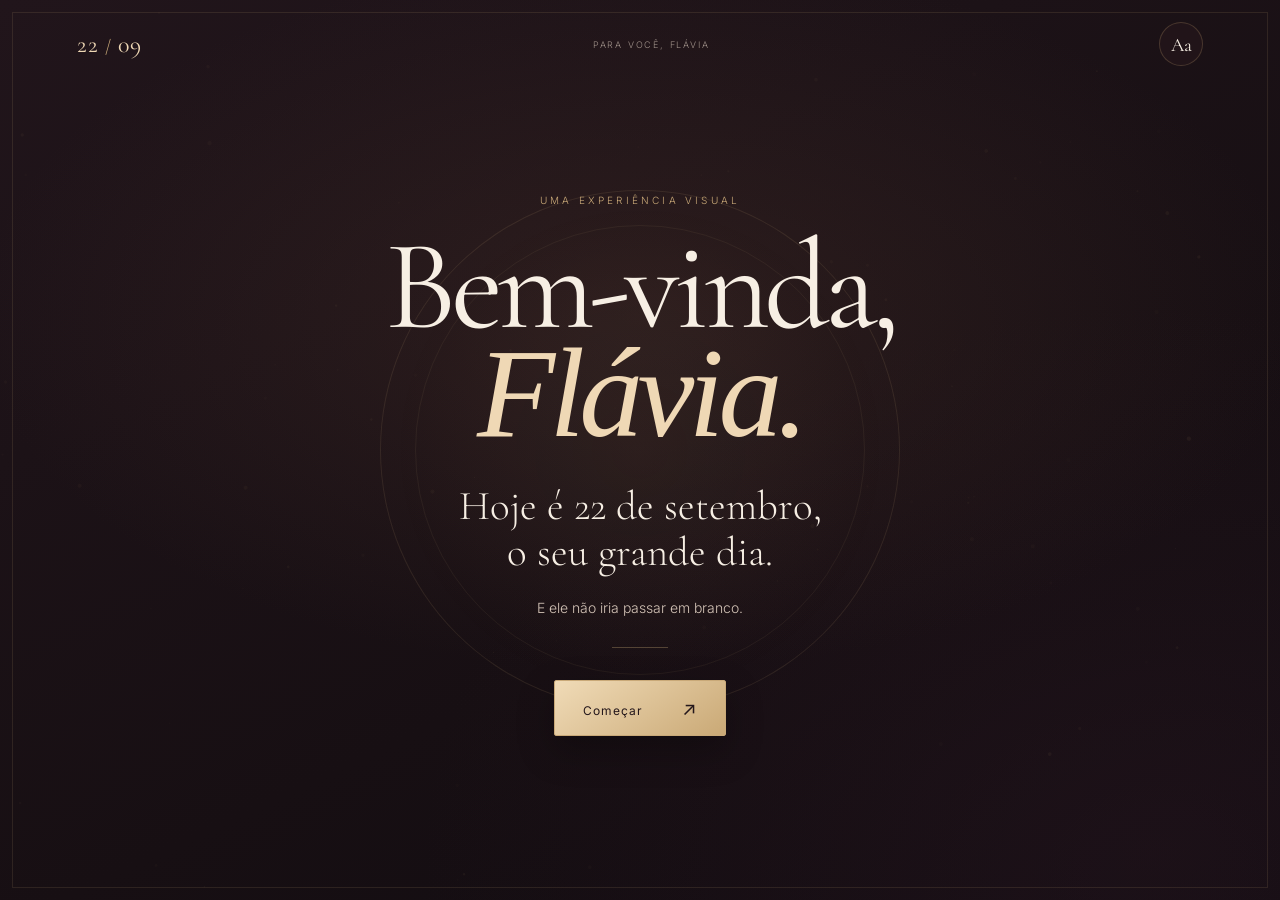
==== commit c6ae61ca: "Refina mensagem final e capa" ====
--- a/index.html
+++ b/index.html
@@ -36,7 +36,6 @@
     <button id="abrir-carta" class="abrir-carta" type="button">Começar <span aria-hidden="true">↗</span></button>
   </div>
   <div class="capa-arte" aria-hidden="true"><div class="arco"><img src="flor.svg" alt=""><span>para as suas<br><em>primaveras.</em></span></div></div>
-  <div class="capa-rodape"><span>UMA HISTÓRIA EM PALAVRAS</span></div>
 </section>
 
 <section id="trilha-intro" class="trilha-intro" hidden aria-labelledby="titulo-trilha">
--- a/premium.css
+++ b/premium.css
@@ -63,8 +63,12 @@
 .palavra-leitura{animation:none}
 .linha{text-wrap:balance}
 .letra-assinatura{display:inline-block;color:var(--ouro);font-weight:500;transition:color .6s ease,text-shadow .6s ease,transform .6s ease}.letra-assinatura.acesa{color:#fffdf6;text-shadow:0 0 22px rgba(224,189,125,.95);transform:translateY(-1px)}
+.letra-assinatura.entregue{color:#c9a97855;text-shadow:none;transform:scale(.88)}
 .palavra.acesa{color:inherit;text-shadow:none}
 .assinatura-anuncio{margin-top:18px!important;font-size:clamp(17px,1.8vw,23px)!important;letter-spacing:.03em}
+.assinatura-formacao{display:flex;justify-content:center;align-items:center;gap:.18em;flex-wrap:wrap;margin-top:8px;min-height:1.5em}
+.grupo-assinatura{display:inline-flex}.letra-formada{display:inline-block;opacity:0;color:var(--ouro);transform:translateY(18px) scale(.75);filter:blur(5px);transition:opacity .45s ease,transform .6s cubic-bezier(.2,.85,.2,1),filter .45s ease,text-shadow .6s ease}.letra-formada.formada{opacity:1;transform:none;filter:none;color:#fff5e5;text-shadow:0 0 24px rgba(224,189,125,.75)}
+.assinatura-fecho{margin-top:8px!important;font-size:clamp(17px,1.8vw,23px)!important}
 .leitura-rodape{background:transparent}
 @media(max-width:700px){
  .moldura{inset:10px}.cabecalho{top:max(23px,env(safe-area-inset-top));left:7%;right:7%}.edicao{font-size:8px;letter-spacing:.16em}.marca{font-size:22px}
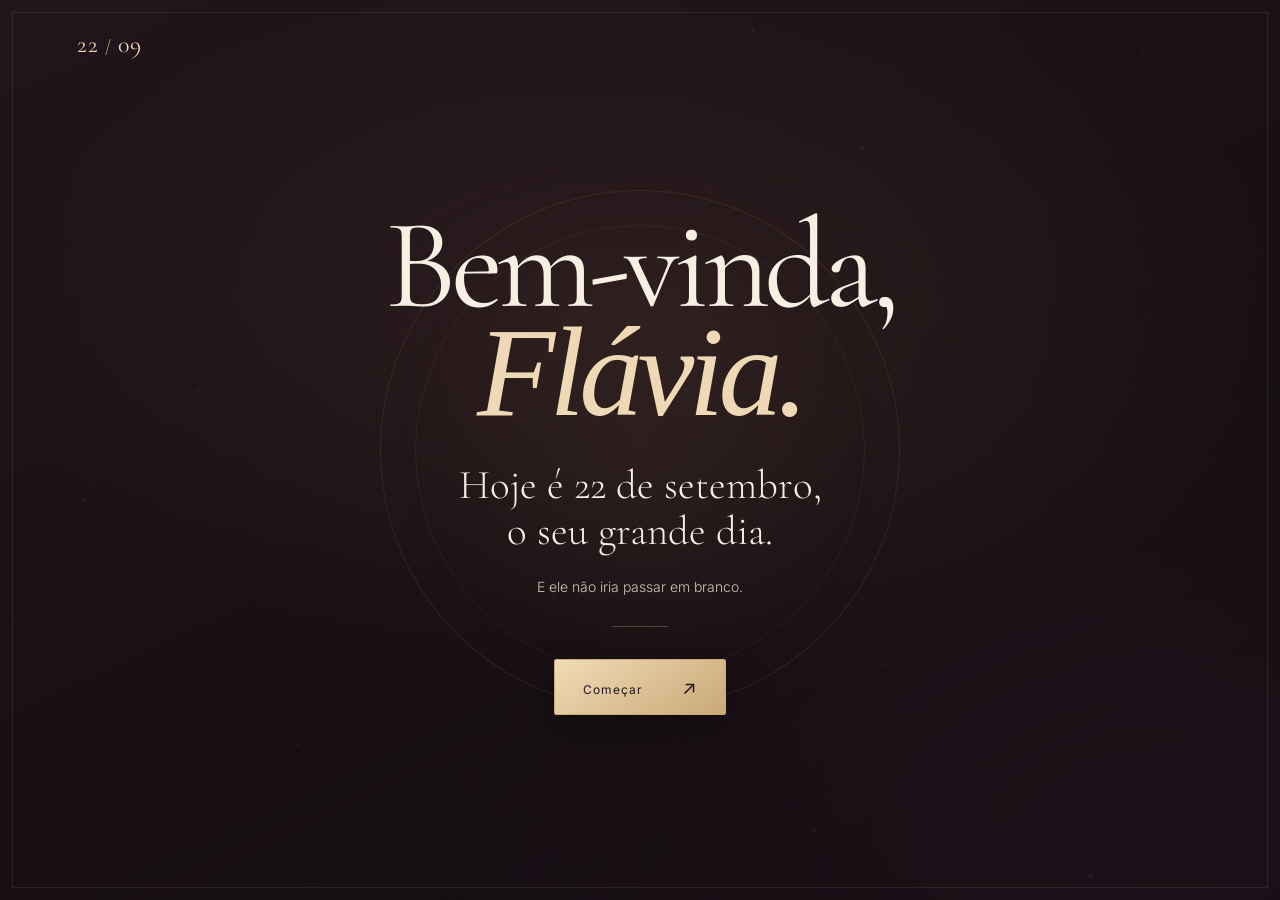
==== commit 8479cbe6: "Simplifica elementos da capa" ====
--- a/index.html
+++ b/index.html
@@ -22,13 +22,10 @@
 <div class="moldura" aria-hidden="true"></div>
 <header class="cabecalho">
   <a class="marca" href="#" aria-label="22 de setembro">22<span> / </span>09</a>
-  <span class="edicao">PARA VOCÊ, FLÁVIA</span>
-  <button id="tamanho-texto" class="controle-texto" type="button" aria-label="Aumentar texto" aria-pressed="false">Aa</button>
 </header>
 
 <section id="capa" class="capa" aria-labelledby="titulo-capa">
   <div class="capa-conteudo">
-    <p class="sobretitulo">UMA EXPERIÊNCIA VISUAL</p>
     <h1 id="titulo-capa">Bem-vinda,<br><span>Flávia.</span></h1>
     <p class="capa-subtitulo">Hoje é 22 de setembro,<br>o seu grande dia.</p>
     <p class="capa-convite">E ele não iria passar em branco.</p>
--- a/premium.css
+++ b/premium.css
@@ -169,3 +169,7 @@
 }
 @media(max-height:560px){.capa{padding-top:85px;padding-bottom:32px}.capa-rodape{margin-top:24px}.palco{inset:90px 0 92px;padding-top:10px}.capitulo-barra{top:65px}.leitura-rodape{bottom:calc(8px + env(safe-area-inset-bottom))}.cena{gap:13px}}
 @media(prefers-reduced-motion:reduce){.capa::before,.capa::after{animation:none}.linha{transition:none}.foto-unica,.recorte{transition:none}}
+.capitulo-barra{display:none!important}
+.palco{top:96px}
+@media(max-width:700px){.palco{top:78px}}
+@media(max-height:560px){.palco{top:65px}}
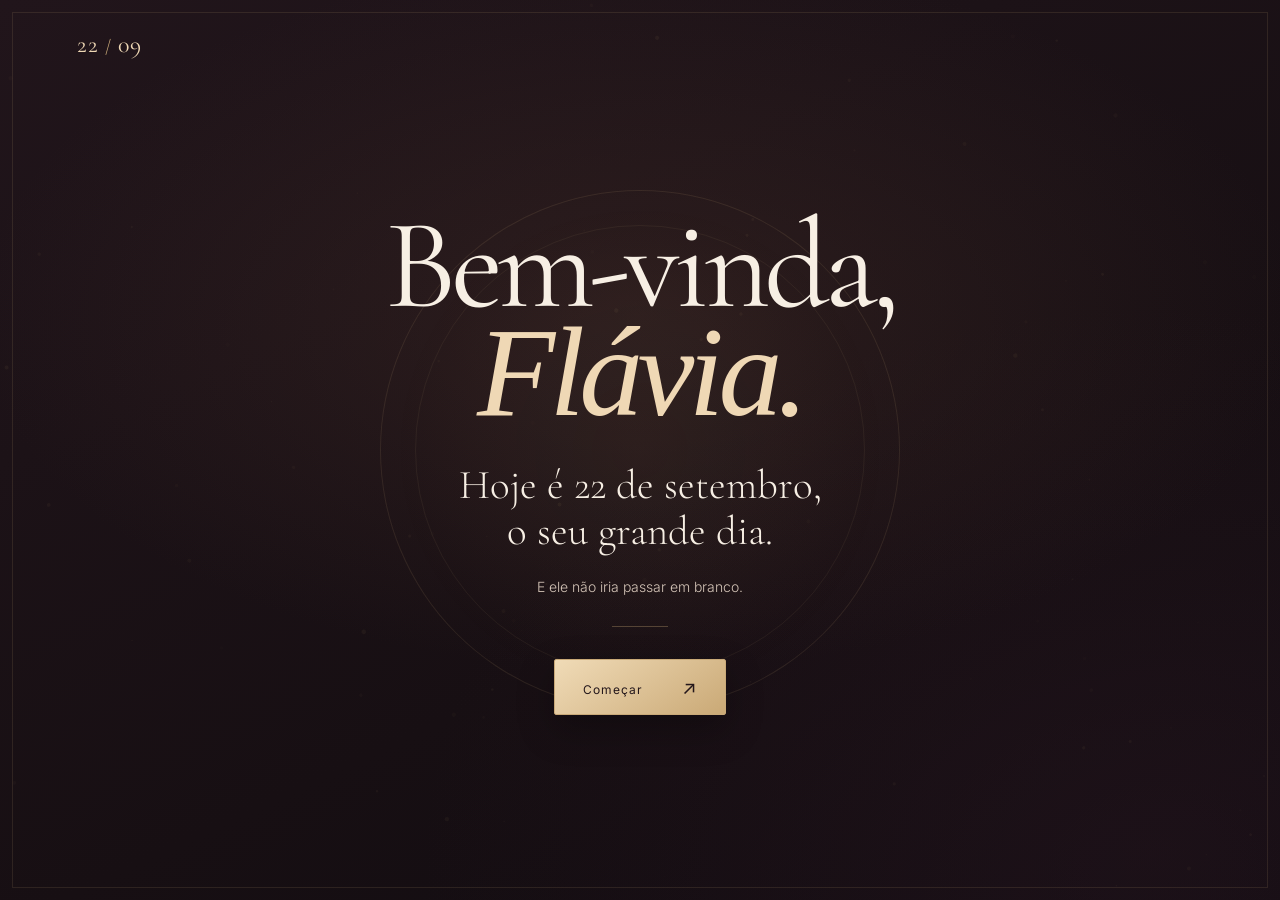
==== commit a0648e6c: "Limita exibições globais e divide cenas" ====
--- a/index.html
+++ b/index.html
@@ -41,6 +41,7 @@
     <span class="onda-dourada" aria-hidden="true">∿</span>
     <h2 id="titulo-trilha">Teremos<br><em>trilha sonora.</em></h2>
     <p>Aumente o som para que a experiência seja completa.</p>
+    <p>Escolhi algumas músicas a dedo para este dia.</p>
     <button id="comecar-com-som" class="abrir-carta" type="button">Continuar <span aria-hidden="true">↗</span></button>
     <small>Aumente o som e entre devagar.</small>
   </div>
